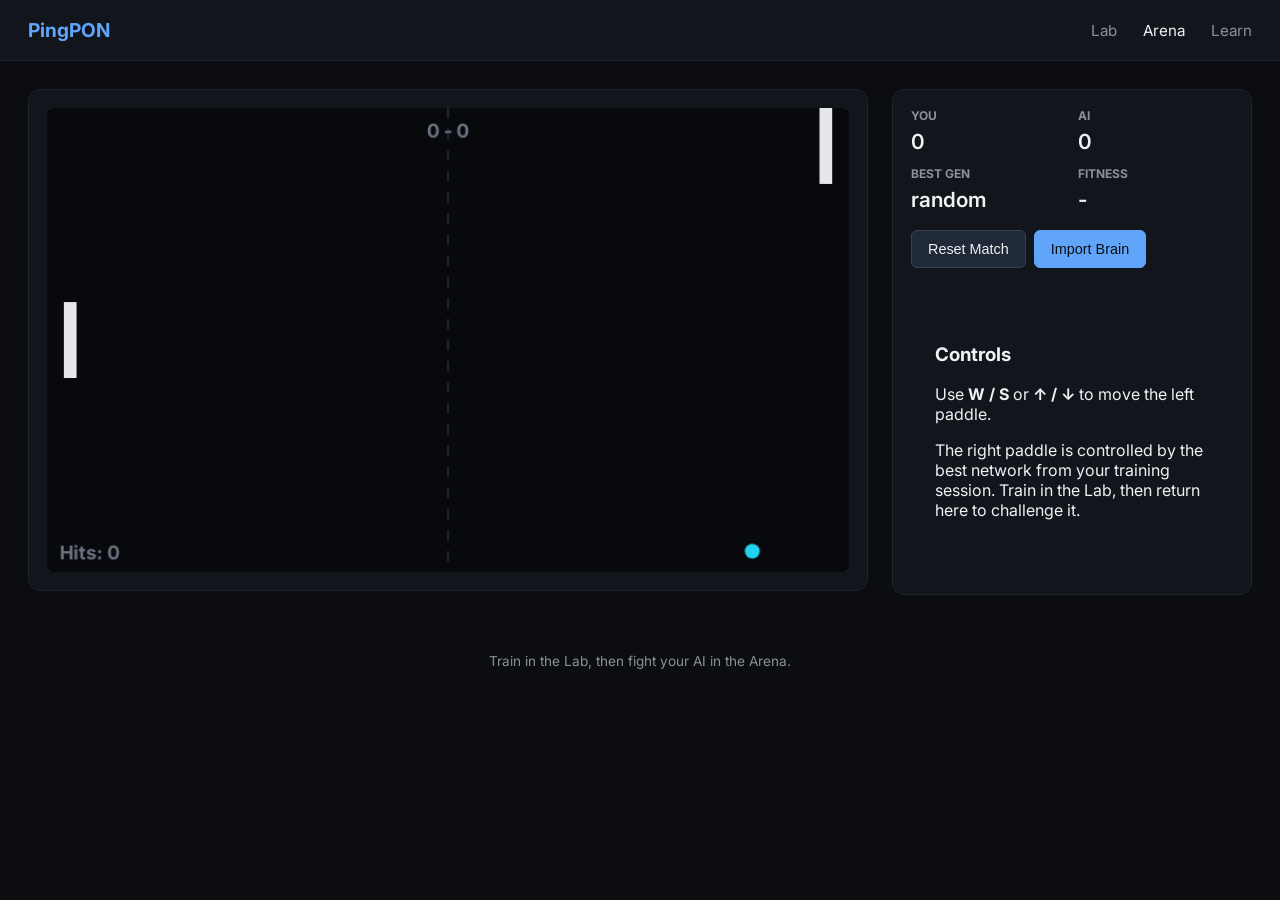
==== arena.html @ 1c48aefd "feat: add arena page and human vs trained AI mode" ====
<!DOCTYPE html>
<html lang="en">
<head>
  <meta charset="UTF-8" />
  <meta name="viewport" content="width=device-width, initial-scale=1.0" />
  <title>PingPON - Arena</title>
  <meta name="description" content="Play ping pong against the best trained AI." />
  <link rel="preconnect" href="https://fonts.googleapis.com">
  <link href="https://fonts.googleapis.com/css2?family=Inter:wght@400;600;700&display=swap" rel="stylesheet">
  <link rel="stylesheet" href="style.css" />
</head>
<body>
  <nav>
    <div class="brand">PingPON</div>
    <div>
      <a href="index.html">Lab</a>
      <a href="arena.html" class="active">Arena</a>
      <a href="learn.html">Learn</a>
    </div>
  </nav>

  <main>
    <div>
      <div class="game-card">
        <canvas id="game" width="760" height="440"></canvas>
      </div>
    </div>

    <div class="panel">
      <div class="stats">
        <div class="stat"><h4>You</h4><p id="leftScore">0</p></div>
        <div class="stat"><h4>AI</h4><p id="rightScore">0</p></div>
        <div class="stat"><h4>Best Gen</h4><p id="bestGen">-</p></div>
        <div class="stat"><h4>Fitness</h4><p id="bestFit">-</p></div>
      </div>

      <div class="actions">
        <button id="reset">Reset Match</button>
        <button id="import-brain" class="accent">Import Brain</button>
        <input type="file" id="brain-file" accept="application/json" style="display:none">
      </div>

      <div class="arena-help">
        <h3>Controls</h3>
        <p>Use <strong>W / S</strong> or <strong>↑ / ↓</strong> to move the left paddle.</p>
        <p>The right paddle is controlled by the best network from your training session. Train in the Lab, then return here to challenge it.</p>
      </div>
    </div>
  </main>

  <footer>
    Train in the Lab, then fight your AI in the Arena.
  </footer>

  <script src="src/NeuralNet.js"></script>
  <script src="src/Game.js"></script>
  <script src="src/Storage.js"></script>
  <script src="arena.js"></script>
</body>
</html>
---- style.css ----
:root {
  --bg: #0b0d10;
  --surface: #12151b;
  --text: #f0f1f3;
  --muted: #8b909a;
  --accent: #60a5fa;
  --accent-2: #22d3ee;
  --danger: #f87171;
  --border: #1f232b;
}

* { box-sizing: border-box; }

body {
  margin: 0;
  background: var(--bg);
  color: var(--text);
  font-family: 'Inter', system-ui, -apple-system, BlinkMacSystemFont, sans-serif;
}

nav {
  display: flex;
  justify-content: space-between;
  align-items: center;
  padding: 18px 28px;
  background: var(--surface);
  border-bottom: 1px solid var(--border);
}

nav .brand {
  font-weight: 700;
  font-size: 1.2rem;
  color: var(--accent);
}

nav a {
  color: var(--muted);
  text-decoration: none;
  margin-left: 22px;
  font-size: 0.95rem;
}

nav a:hover, nav a.active { color: var(--text); }

main {
  display: grid;
  grid-template-columns: 1fr 360px;
  gap: 24px;
  padding: 28px;
  max-width: 1400px;
  margin: 0 auto;
}

@media (max-width: 960px) {
  main { grid-template-columns: 1fr; }
}

.game-card, .panel {
  background: var(--surface);
  border: 1px solid var(--border);
  border-radius: 12px;
  padding: 18px;
}

canvas {
  display: block;
  width: 100%;
  background: #08090d;
  border-radius: 8px;
}

.stats {
  display: grid;
  grid-template-columns: 1fr 1fr;
  gap: 12px;
  margin-bottom: 18px;
}

.stat h4 {
  margin: 0;
  font-size: 0.75rem;
  color: var(--muted);
  text-transform: uppercase;
}

.stat p {
  margin: 6px 0 0;
  font-size: 1.3rem;
  font-weight: 600;
}

select, input[type="range"] {
  width: 100%;
  background: #08090d;
  color: var(--text);
  border: 1px solid #374151;
  border-radius: 6px;
  padding: 6px 8px;
  font: inherit;
}

.controls {
  display: grid;
  grid-template-columns: auto 1fr;
  align-items: center;
  gap: 10px;
  margin-bottom: 14px;
}

.controls label {
  color: var(--muted);
  font-size: 0.9rem;
}

.actions {
  display: flex;
  flex-wrap: wrap;
  gap: 8px;
  margin-bottom: 16px;
}

button {
  background: #1f2937;
  color: var(--text);
  border: 1px solid #374151;
  padding: 10px 16px;
  border-radius: 6px;
  cursor: pointer;
  font-size: 0.9rem;
}

button:hover { background: #273142; }
button.accent { background: var(--accent); color: #0b0d10; border-color: var(--accent); }
button.accent:hover { filter: brightness(1.1); }

.visualizer {
  margin-top: 18px;
}

.visualizer h3 {
  margin: 0 0 12px;
  font-size: 0.95rem;
  color: var(--muted);
}

#net-canvas {
  background: transparent;
  height: 240px;
}

#graph-canvas {
  background: transparent;
  height: 160px;
}

.learn, .arena-help {
  max-width: 760px;
  margin: 0 auto;
  padding: 40px 24px;
}

.learn h1, .arena-help h1 { color: var(--accent); }

footer {
  text-align: center;
  color: var(--muted);
  padding: 30px;
  font-size: 0.85rem;
}
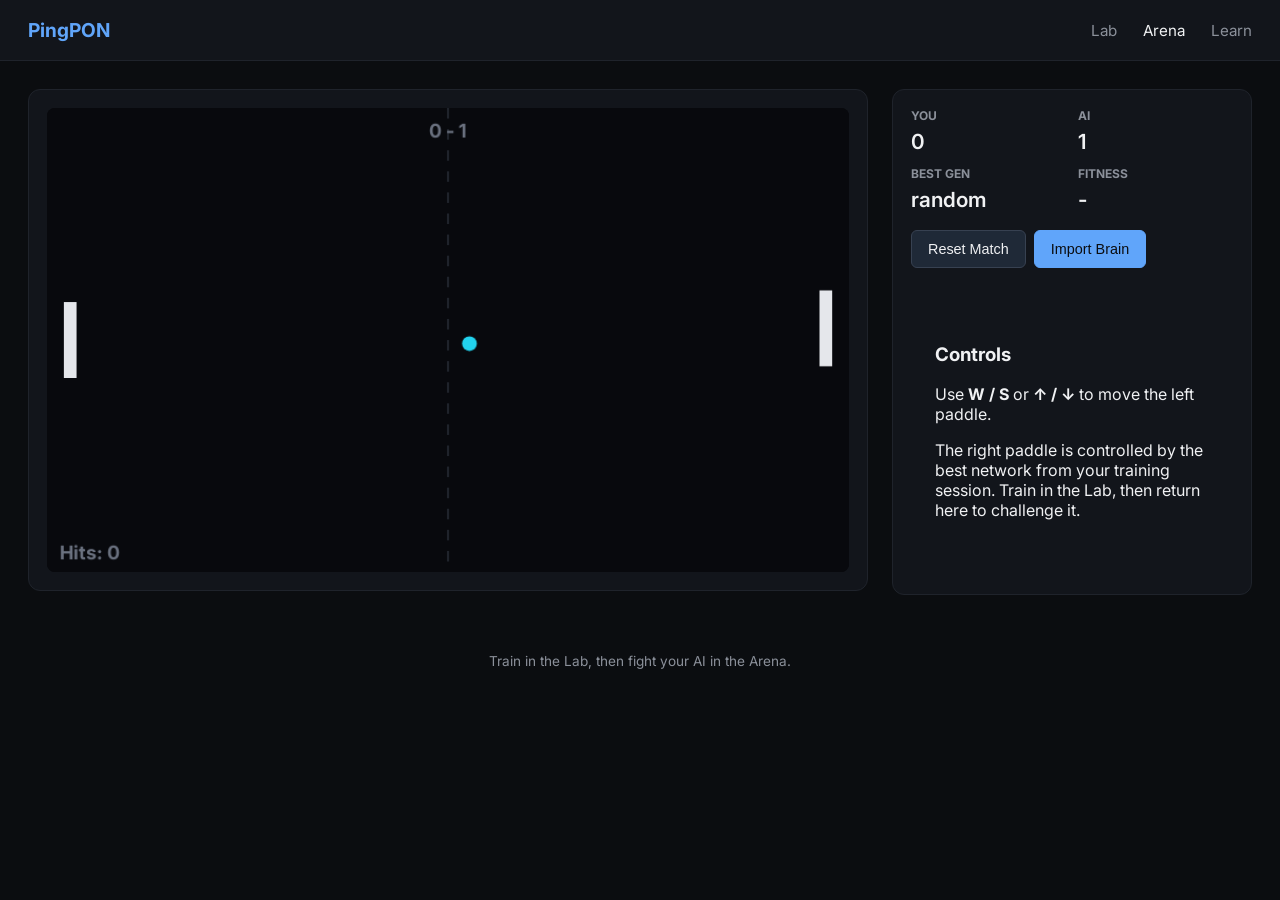
==== commit a31703a2: "fix: cache-bust scripts after Game.js const bugfix" ====
--- a/arena.html
+++ b/arena.html
@@ -52,9 +52,9 @@
     Train in the Lab, then fight your AI in the Arena.
   </footer>
 
-  <script src="src/NeuralNet.js"></script>
-  <script src="src/Game.js"></script>
-  <script src="src/Storage.js"></script>
-  <script src="arena.js"></script>
+  <script src="src/NeuralNet.js?v=2"></script>
+  <script src="src/Game.js?v=2"></script>
+  <script src="src/Storage.js?v=2"></script>
+  <script src="arena.js?v=2"></script>
 </body>
 </html>
